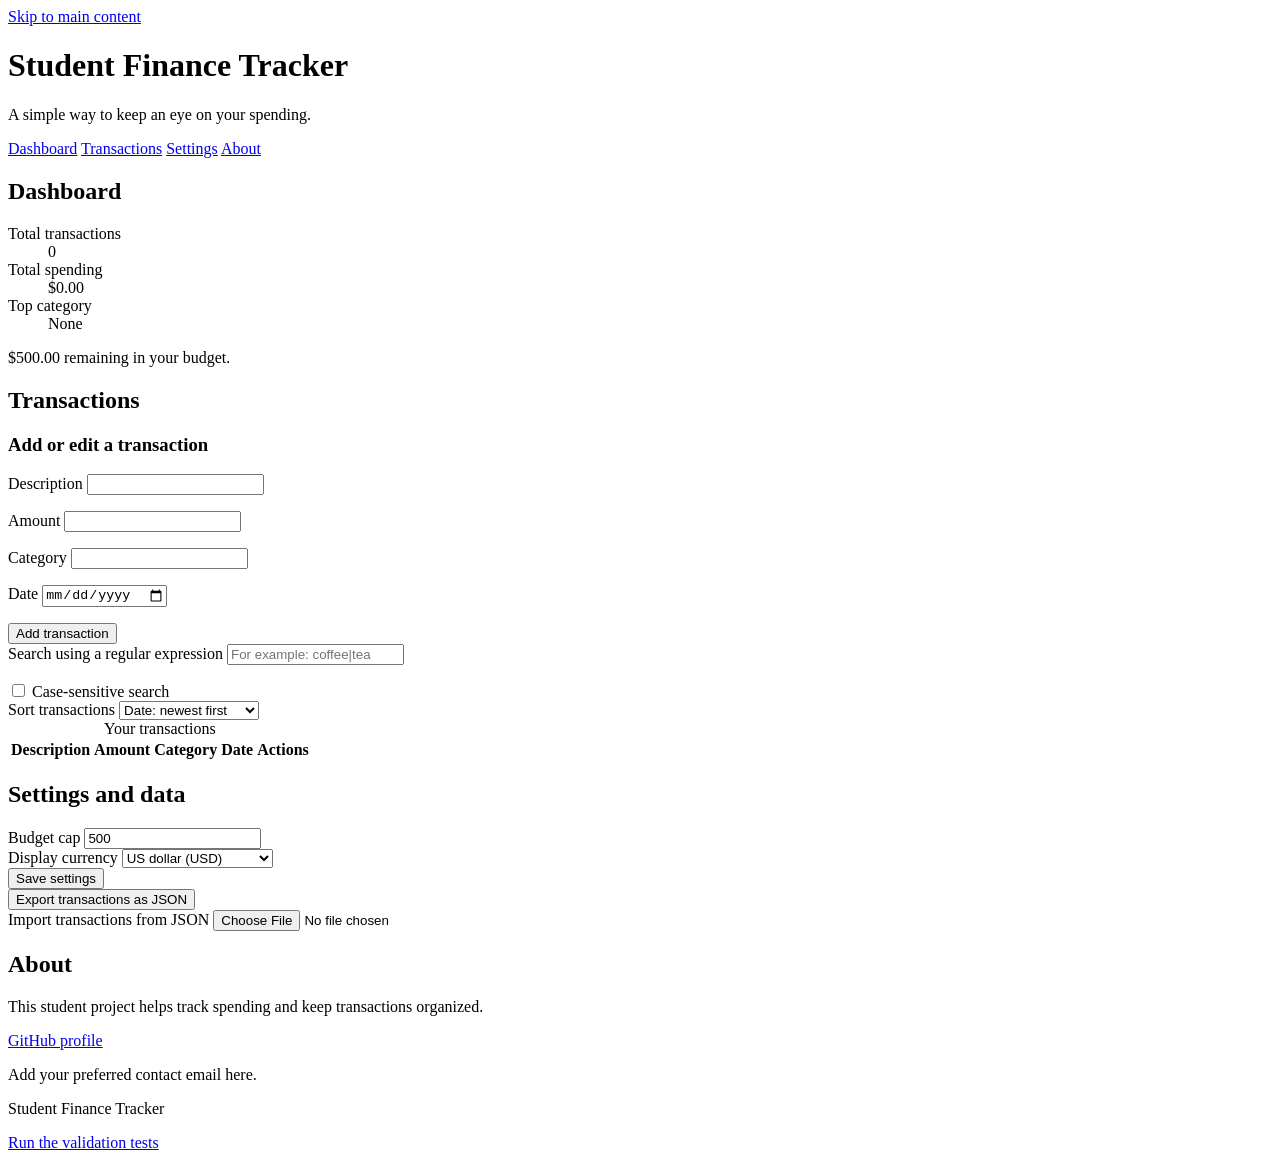
==== index.html @ 40bed0f6 "Add accessible finance tracker page" ====
<!doctype html>
<html lang="en">
<head>
  <meta charset="utf-8">
  <meta name="viewport" content="width=device-width, initial-scale=1">
  <meta name="description" content="Track student spending, budgets, and transactions.">
  <title>Student Finance Tracker</title>
  <link rel="stylesheet" href="styles/main.css">
  <script type="module" src="scripts/app.js"></script>
</head>
<body>
  <a class="skip-link" href="#main">Skip to main content</a>

  <header>
    <h1>Student Finance Tracker</h1>
    <p>A simple way to keep an eye on your spending.</p>
    <nav aria-label="Main navigation">
      <a href="#dashboard">Dashboard</a>
      <a href="#transactions">Transactions</a>
      <a href="#settings">Settings</a>
      <a href="#about">About</a>
    </nav>
  </header>

  <main id="main">
    <section id="dashboard" aria-labelledby="dashboard-heading">
      <h2 id="dashboard-heading">Dashboard</h2>
      <dl>
        <div>
          <dt>Total transactions</dt>
          <dd id="total-records">0</dd>
        </div>
        <div>
          <dt>Total spending</dt>
          <dd id="total-amount">$0.00</dd>
        </div>
        <div>
          <dt>Top category</dt>
          <dd id="top-category">None</dd>
        </div>
      </dl>
      <p id="budget-message" aria-live="polite"></p>
      <div id="spending-trend" aria-label="Spending trend for the last seven days"></div>
    </section>

    <section id="transactions" aria-labelledby="transactions-heading">
      <h2 id="transactions-heading">Transactions</h2>

      <form id="record-form">
        <h3>Add or edit a transaction</h3>

        <div>
          <label for="description">Description</label>
          <input id="description" name="description" type="text"
                 required maxlength="120" autocomplete="off"
                 aria-describedby="description-error">
          <p id="description-error"></p>
        </div>

        <div>
          <label for="amount">Amount</label>
          <input id="amount" name="amount" type="number"
                 required min="0" step="0.01" inputmode="decimal"
                 aria-describedby="amount-error">
          <p id="amount-error"></p>
        </div>

        <div>
          <label for="category">Category</label>
          <input id="category" name="category" type="text"
                 required list="category-options" autocomplete="off"
                 aria-describedby="category-error">
          <datalist id="category-options">
            <option value="Food"></option>
            <option value="Books"></option>
            <option value="Transport"></option>
            <option value="Entertainment"></option>
            <option value="Fees"></option>
            <option value="Other"></option>
          </datalist>
          <p id="category-error"></p>
        </div>

        <div>
          <label for="date">Date</label>
          <input id="date" name="date" type="date" required
                 aria-describedby="date-error">
          <p id="date-error"></p>
        </div>

        <button type="submit">Add transaction</button>
        <button id="cancel-edit-button" type="button" hidden>Cancel edit</button>
      </form>

      <div>
        <label for="search-pattern">Search using a regular expression</label>
        <input id="search-pattern" name="search-pattern" type="search"
               aria-describedby="search-error"
               placeholder="For example: coffee|tea">
        <p id="search-error" aria-live="assertive"></p>

        <label>
          <input id="case-sensitive" type="checkbox">
          Case-sensitive search
        </label>
      </div>

      <div>
        <label for="sort-by">Sort transactions</label>
        <select id="sort-by">
          <option value="date-desc">Date: newest first</option>
          <option value="date-asc">Date: oldest first</option>
          <option value="description-asc">Description: A to Z</option>
          <option value="description-desc">Description: Z to A</option>
          <option value="amount-asc">Amount: low to high</option>
          <option value="amount-desc">Amount: high to low</option>
        </select>
      </div>

      <div class="table-wrapper">
        <table>
          <caption>Your transactions</caption>
          <thead>
            <tr>
              <th scope="col">Description</th>
              <th scope="col">Amount</th>
              <th scope="col">Category</th>
              <th scope="col">Date</th>
              <th scope="col">Actions</th>
            </tr>
          </thead>
          <tbody id="records-body"></tbody>
        </table>
      </div>
    </section>

    <section id="settings" aria-labelledby="settings-heading">
      <h2 id="settings-heading">Settings and data</h2>

      <form id="settings-form">
        <div>
          <label for="budget">Budget cap</label>
          <input id="budget" name="budget" type="number"
                 min="0" step="0.01" value="500" required>
        </div>

        <div>
          <label for="currency">Display currency</label>
          <select id="currency" name="currency">
            <option value="USD">US dollar (USD)</option>
            <option value="EUR">Euro (EUR)</option>
            <option value="KES">Kenyan shilling (KES)</option>
          </select>
        </div>

        <button type="submit">Save settings</button>
      </form>

      <button id="export-button" type="button">Export transactions as JSON</button>
      <div>
        <label for="import-file">Import transactions from JSON</label>
        <input id="import-file" name="import-file" type="file"
               accept="application/json,.json">
      </div>
    </section>

    <section id="about" aria-labelledby="about-heading">
      <h2 id="about-heading">About</h2>
      <p>This student project helps track spending and keep transactions organized.</p>
      <p><a href="https://github.com/pmadit-blip">GitHub profile</a></p>
      <p>Add your preferred contact email here.</p>
    </section>

    <p id="app-status" role="status" aria-live="polite"></p>
  </main>

  <footer>
    <p>Student Finance Tracker</p>
    <a href="tests.html">Run the validation tests</a>
  </footer>
</body>
</html>
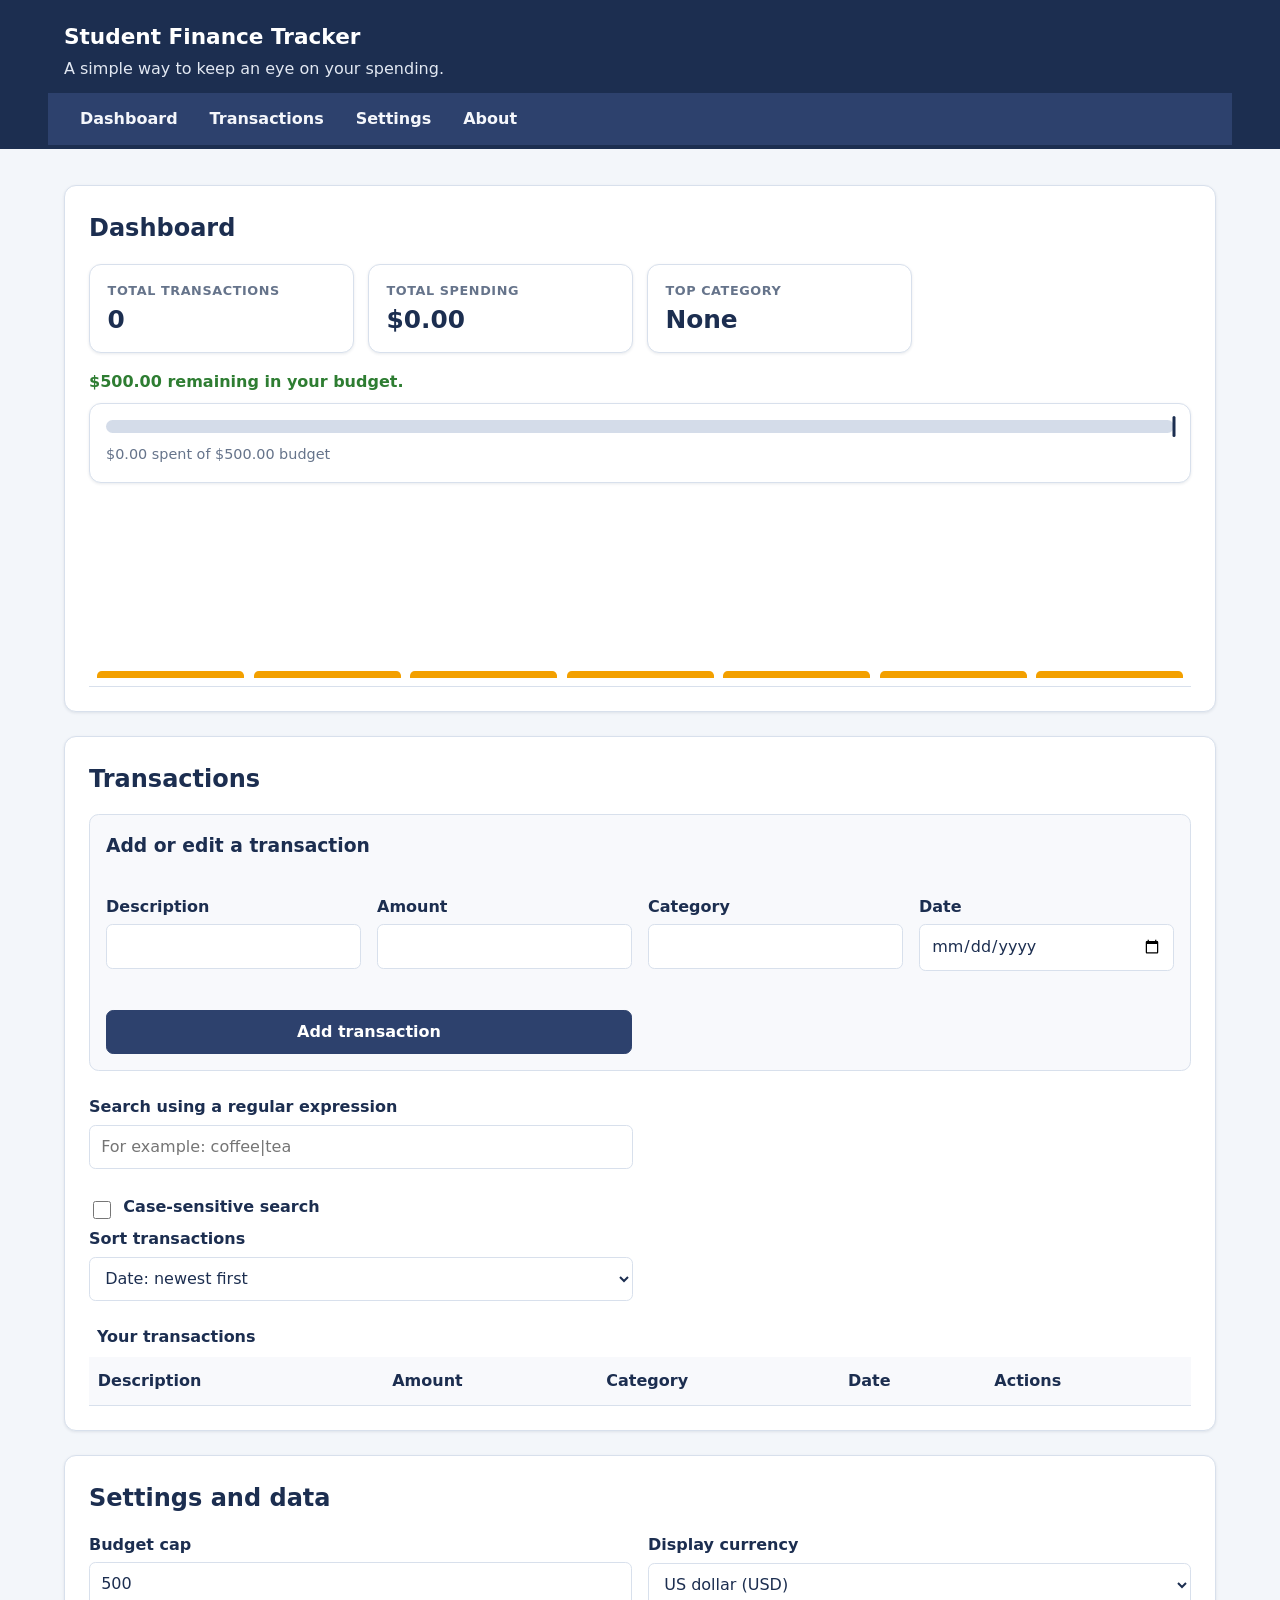
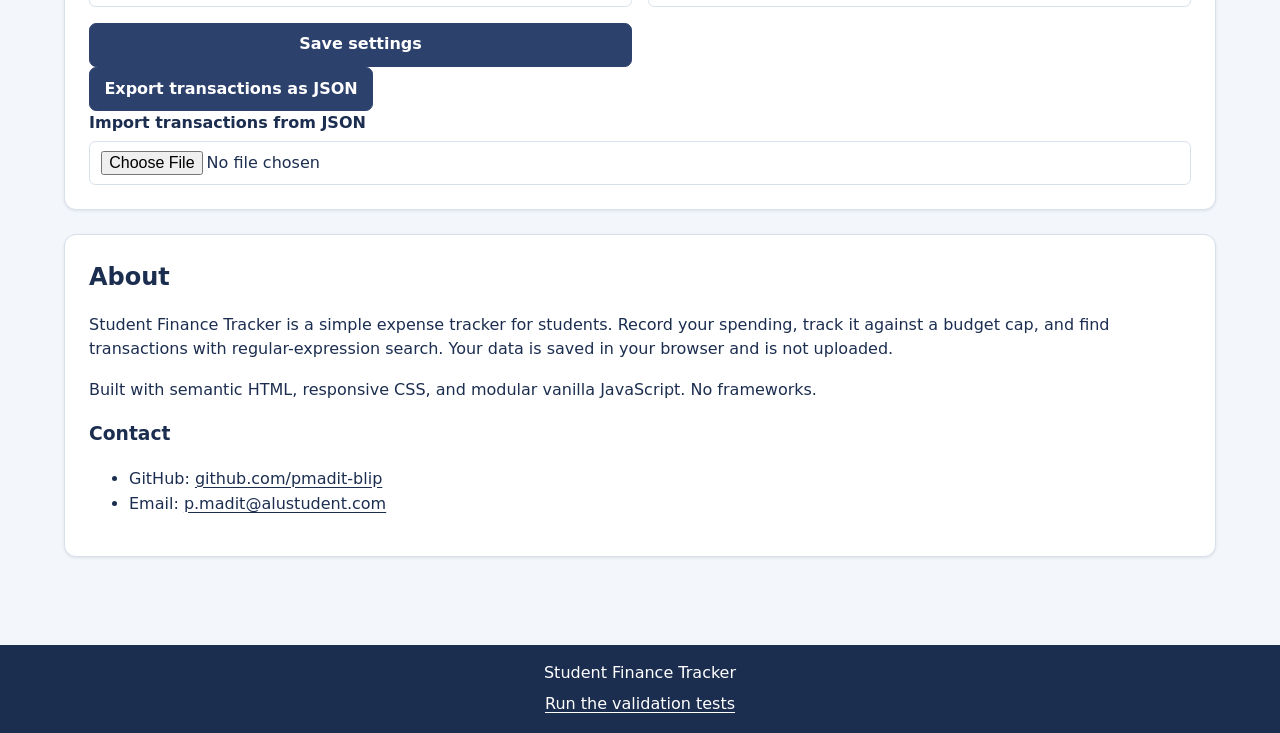
==== commit a0dd0cad: "Add the updated version of the file" ====
--- a/index.html
+++ b/index.html
@@ -149,6 +149,7 @@
           <select id="currency" name="currency">
             <option value="USD">US dollar (USD)</option>
             <option value="EUR">Euro (EUR)</option>
+	    <option value4="RWF">Rwandan franc (RWF)</option>
             <option value="KES">Kenyan shilling (KES)</option>
           </select>
         </div>
@@ -166,9 +167,14 @@
 
     <section id="about" aria-labelledby="about-heading">
       <h2 id="about-heading">About</h2>
-      <p>This student project helps track spending and keep transactions organized.</p>
-      <p><a href="https://github.com/pmadit-blip">GitHub profile</a></p>
-      <p>Add your preferred contact email here.</p>
+      <p>Student Finance Tracker is a simple expense tracker for students. Record your spending, track it against a budget cap, and find transactions with regular-expression search. Your data is saved in your browser and is not uploaded.</p>
+      <p>Built with semantic HTML, responsive CSS, and modular vanilla JavaScript. No frameworks.</p>
+
+      <h3>Contact</h3>
+      <ul>
+        <li>GitHub: <a href="https://github.com/pmadit-blip">github.com/pmadit-blip</a></li>
+        <li>Email: <a href="mailto:p.madit@alustudent.com">p.madit@alustudent.com</a></li>
+      </ul>
     </section>
 
     <p id="app-status" role="status" aria-live="polite"></p>
--- a/styles/main.css
+++ b/styles/main.css
@@ -0,0 +1,600 @@
+:root {
+  color-scheme: light;
+  font-family: system-ui, -apple-system, BlinkMacSystemFont, "Segoe UI", sans-serif;
+  font-synthesis: none;
+  text-rendering: optimizeLegibility;
+  --page: #f3f6fa;
+  --surface: #ffffff;
+  --surface-soft: #f8f9fc;
+  --ink: #1c2e50;
+  --muted: #66748b;
+  --border: #d8e0ec;
+  --navy: #1c2e50;
+  --nav: #2d416d;
+  --nav-active: #405783;
+  --accent: #f3a000;
+  --green: #2e7d32;
+  --green-soft: #e8f5e9;
+  --red: #b3261e;
+  --red-soft: #fcebea;
+  --track: #d4dce9;
+  --focus: #b54708;
+  --highlight: #fff0a8;
+  --radius: 0.75rem;
+  --shadow: 0 1px 3px rgb(28 46 80 / 10%);
+}
+
+:root[data-theme="dark"] {
+  color-scheme: dark;
+  --page: #111827;
+  --surface: #1f2937;
+  --surface-soft: #263345;
+  --ink: #f3f6fc;
+  --muted: #c1ccdc;
+  --border: #45546b;
+  --navy: #111a2d;
+  --nav: #202d47;
+  --nav-active: #334562;
+  --accent: #ffc04d;
+  --green: #77d17b;
+  --green-soft: #183b2b;
+  --red: #ff8a80;
+  --red-soft: #482322;
+  --track: #45546b;
+  --focus: #ffd166;
+  --highlight: #64541b;
+}
+
+* {
+  box-sizing: border-box;
+}
+
+html {
+  scroll-behavior: smooth;
+}
+
+body {
+  min-width: 320px;
+  margin: 0;
+  background: var(--page);
+  color: var(--ink);
+  line-height: 1.55;
+  transition: background-color 180ms ease, color 180ms ease;
+}
+
+button,
+input,
+select {
+  font: inherit;
+}
+
+a {
+  color: var(--ink);
+  text-underline-offset: 0.18em;
+}
+
+:focus-visible {
+  outline: 3px solid var(--focus);
+  outline-offset: 3px;
+}
+
+.skip-link {
+  position: absolute;
+  z-index: 10;
+  top: 0.75rem;
+  left: 0.75rem;
+  padding: 0.7rem 1rem;
+  transform: translateY(-180%);
+  border-radius: 0.4rem;
+  background: var(--surface);
+  color: var(--ink);
+}
+
+.skip-link:focus {
+  transform: translateY(0);
+}
+
+header {
+  padding: 1rem max(1rem, calc((100% - 72rem) / 2));
+  background: var(--navy);
+  color: #fff;
+}
+
+header h1 {
+  margin: 0;
+  font-size: 1.35rem;
+}
+
+header p {
+  margin: 0.2rem 0 0.75rem;
+  color: #e2e8f2;
+}
+
+header nav {
+  display: flex;
+  flex-wrap: wrap;
+  gap: 0;
+  margin: 0 -1rem -1rem;
+  padding: 0 max(1rem, calc((100% - 72rem) / 2));
+  background: var(--nav);
+}
+
+header nav a {
+  display: inline-flex;
+  min-height: 3.25rem;
+  align-items: center;
+  padding: 0.6rem 1rem;
+  color: #f4f6fb;
+  font-weight: 650;
+  text-decoration: none;
+}
+
+header nav a:hover,
+header nav a:focus-visible {
+  background: var(--nav-active);
+  color: var(--accent);
+}
+
+#theme-toggle {
+  min-height: 2.75rem;
+  margin-top: 0.75rem;
+  padding: 0.45rem 0.8rem;
+  border: 1px solid #aebbd0;
+  border-radius: 0.45rem;
+  background: var(--nav-active);
+  color: #fff;
+  font-weight: 650;
+  cursor: pointer;
+}
+
+#theme-toggle:hover {
+  border-color: var(--accent);
+  color: var(--accent);
+}
+
+main {
+  display: grid;
+  gap: 1.25rem;
+  width: min(100% - 2rem, 72rem);
+  margin: 1.5rem auto 2rem;
+}
+
+section {
+  min-width: 0;
+  padding: 1rem;
+  border: 1px solid var(--border);
+  border-radius: var(--radius);
+  background: var(--surface);
+  box-shadow: var(--shadow);
+  scroll-margin-top: 1rem;
+}
+
+h2 {
+  margin: 0 0 1rem;
+  color: var(--ink);
+}
+
+h3 {
+  margin-top: 0;
+  color: var(--ink);
+}
+
+#dashboard dl {
+  display: grid;
+  grid-template-columns: 1fr;
+  gap: 0.85rem;
+  margin: 0;
+}
+
+#dashboard dl > div {
+  min-width: 0;
+  padding: 1rem 1.1rem;
+  border: 1px solid var(--border);
+  border-radius: var(--radius);
+  background: var(--surface);
+  box-shadow: var(--shadow);
+}
+
+dt {
+  color: var(--muted);
+  font-size: 0.8rem;
+  font-weight: 650;
+  letter-spacing: 0.045em;
+  text-transform: uppercase;
+}
+
+dd {
+  margin: 0.2rem 0 0;
+  color: var(--ink);
+  font-size: 1.55rem;
+  font-weight: 750;
+  line-height: 1.3;
+}
+
+form {
+  display: grid;
+  gap: 1rem;
+}
+
+#record-form {
+  margin-bottom: 1.5rem;
+  padding: 1rem;
+  border: 1px solid var(--border);
+  border-radius: 0.6rem;
+  background: var(--surface-soft);
+}
+
+label {
+  display: block;
+  margin-bottom: 0.3rem;
+  color: var(--ink);
+  font-weight: 650;
+}
+
+input,
+select {
+  width: 100%;
+  min-height: 2.75rem;
+  padding: 0.55rem 0.7rem;
+  border: 1px solid var(--border);
+  border-radius: 0.4rem;
+  background: var(--surface);
+  color: var(--ink);
+}
+
+input[type="checkbox"] {
+  width: 1.15rem;
+  min-height: 1.15rem;
+  margin-right: 0.4rem;
+  vertical-align: middle;
+  accent-color: var(--nav);
+}
+
+button {
+  min-height: 2.75rem;
+  padding: 0.55rem 0.9rem;
+  border: 1px solid var(--nav);
+  border-radius: 0.45rem;
+  background: var(--nav);
+  color: #fff;
+  font-weight: 700;
+  cursor: pointer;
+  transition: background-color 150ms ease, transform 150ms ease;
+}
+
+button:hover {
+  background: var(--navy);
+}
+
+button:active {
+  transform: translateY(1px);
+}
+
+button[data-action="delete"] {
+  border-color: var(--red);
+  background: var(--red);
+}
+
+button[data-action="edit"] {
+  margin-right: 0.35rem;
+}
+
+[hidden] {
+  display: none !important;
+}
+
+#description-error,
+#amount-error,
+#category-error,
+#date-error,
+#search-error {
+  min-height: 1.4em;
+  margin: 0.2rem 0 0;
+  color: var(--red);
+  font-size: 0.9rem;
+}
+
+[aria-invalid="true"] {
+  border-color: var(--red);
+}
+
+#search-pattern,
+#sort-by {
+  max-width: 34rem;
+}
+
+#case-sensitive {
+  margin-top: 0.5rem;
+}
+
+.table-wrapper {
+  width: 100%;
+  margin-top: 1rem;
+  overflow-x: auto;
+}
+
+table {
+  width: 100%;
+  border-collapse: collapse;
+}
+
+caption {
+  padding: 0.5rem;
+  color: var(--ink);
+  text-align: left;
+  font-weight: 700;
+}
+
+th,
+td {
+  padding: 0.7rem 0.55rem;
+  border-bottom: 1px solid var(--border);
+  color: var(--ink);
+  text-align: left;
+  vertical-align: top;
+}
+
+th {
+  background: var(--surface-soft);
+}
+
+td:last-child {
+  white-space: nowrap;
+}
+
+mark {
+  border-radius: 0.15rem;
+  background: var(--highlight);
+  color: var(--ink);
+}
+
+#budget-message {
+  margin: 1.1rem 0 0;
+  font-weight: 700;
+}
+
+#budget-message.is-within-budget {
+  color: var(--green);
+}
+
+#budget-message.is-over-budget {
+  color: var(--red);
+}
+
+.budget-meter {
+  margin: 0.5rem 0 0.25rem;
+  padding: 1rem;
+  border: 1px solid var(--border);
+  border-radius: var(--radius);
+  background: var(--surface);
+  box-shadow: var(--shadow);
+}
+
+.budget-meter__track {
+  position: relative;
+  height: 0.8rem;
+  overflow: visible;
+  border-radius: 999px;
+  background: var(--track);
+}
+
+.budget-meter__fill {
+  display: block;
+  height: 100%;
+  width: 0;
+  border-radius: inherit;
+  background: var(--green);
+  transition: width 250ms ease, background-color 180ms ease;
+}
+
+.budget-meter.is-over-budget .budget-meter__fill {
+  background: var(--red);
+}
+
+.budget-meter__cap-marker {
+  position: absolute;
+  top: -0.25rem;
+  left: 100%;
+  width: 3px;
+  height: 1.3rem;
+  transform: translateX(-50%);
+  border-radius: 2px;
+  background: var(--ink);
+}
+
+.budget-meter__label {
+  margin: 0.65rem 0 0;
+  color: var(--muted);
+  font-size: 0.9rem;
+}
+
+.trend-chart {
+  display: flex;
+  align-items: end;
+  gap: 0.6rem;
+  height: 11rem;
+  margin-top: 0.75rem;
+  padding: 0.5rem;
+  border-bottom: 1px solid var(--border);
+}
+
+.trend-chart__bar {
+  flex: 1;
+  min-width: 0.5rem;
+  border-radius: 0.3rem 0.3rem 0 0;
+  background: var(--accent);
+  animation: rise-in 450ms ease-out both;
+}
+
+footer {
+  padding: 1rem;
+  background: var(--navy);
+  color: #fff;
+  text-align: center;
+}
+
+footer p {
+  margin: 0 0 0.35rem;
+}
+
+footer a {
+  color: #fff;
+}
+
+@keyframes rise-in {
+  from {
+    transform: scaleY(0.35);
+    transform-origin: bottom;
+    opacity: 0.5;
+  }
+
+  to {
+    transform: scaleY(1);
+    transform-origin: bottom;
+    opacity: 1;
+  }
+}
+
+@media (min-width: 360px) {
+  #dashboard dl {
+    grid-template-columns: repeat(2, minmax(0, 1fr));
+  }
+
+  #record-form {
+    grid-template-columns: repeat(2, minmax(0, 1fr));
+  }
+
+  #record-form h3 {
+    grid-column: 1 / -1;
+  }
+
+  #record-form button {
+    align-self: end;
+  }
+}
+
+@media (max-width: 767px) {
+  .table-wrapper {
+    overflow: visible;
+  }
+
+  table,
+  tbody,
+  tr,
+  td {
+    display: block;
+    width: 100%;
+  }
+
+  thead {
+    position: absolute;
+    width: 1px;
+    height: 1px;
+    overflow: hidden;
+    clip: rect(0, 0, 0, 0);
+    white-space: nowrap;
+    clip-path: inset(50%);
+  }
+
+  tbody {
+    display: grid;
+    gap: 0.75rem;
+  }
+
+  tbody tr {
+    padding: 0.35rem 0.75rem;
+    border: 1px solid var(--border);
+    border-radius: 0.55rem;
+    background: var(--surface);
+  }
+
+  td {
+    display: grid;
+    grid-template-columns: minmax(6rem, 0.7fr) 1.3fr;
+    gap: 0.5rem;
+    padding: 0.5rem 0;
+    border-bottom: 1px solid var(--border);
+    overflow-wrap: anywhere;
+  }
+
+  td::before {
+    content: attr(data-label);
+    color: var(--muted);
+    font-weight: 700;
+  }
+
+  td:last-child {
+    white-space: normal;
+  }
+}
+
+@media (min-width: 768px) {
+  header {
+    padding-top: 1.25rem;
+    padding-bottom: 1.25rem;
+  }
+
+  main {
+    gap: 1.5rem;
+    margin-top: 2rem;
+  }
+
+  section {
+    padding: 1.5rem;
+  }
+
+  #dashboard dl {
+    grid-template-columns: repeat(3, minmax(0, 1fr));
+  }
+
+  #record-form {
+    grid-template-columns: repeat(2, minmax(0, 1fr));
+  }
+
+  #settings-form {
+    grid-template-columns: repeat(2, minmax(0, 1fr));
+    align-items: end;
+  }
+
+  .trend-chart {
+    height: 12rem;
+  }
+}
+
+@media (min-width: 1024px) {
+  main {
+    gap: 1.5rem;
+    margin-top: 2.25rem;
+  }
+
+  #record-form {
+    grid-template-columns: repeat(4, minmax(0, 1fr));
+  }
+
+  #record-form h3 {
+    grid-column: 1 / -1;
+  }
+
+  #record-form button {
+    grid-column: span 2;
+  }
+
+  #dashboard dl {
+    grid-template-columns: repeat(4, minmax(0, 1fr));
+  }
+
+  button:hover {
+    transform: translateY(-1px);
+  }
+}
+
+@media (prefers-reduced-motion: reduce) {
+  *,
+  *::before,
+  *::after {
+    scroll-behavior: auto !important;
+    animation-duration: 0.01ms !important;
+    animation-iteration-count: 1 !important;
+    transition-duration: 0.01ms !important;
+  }
+}
